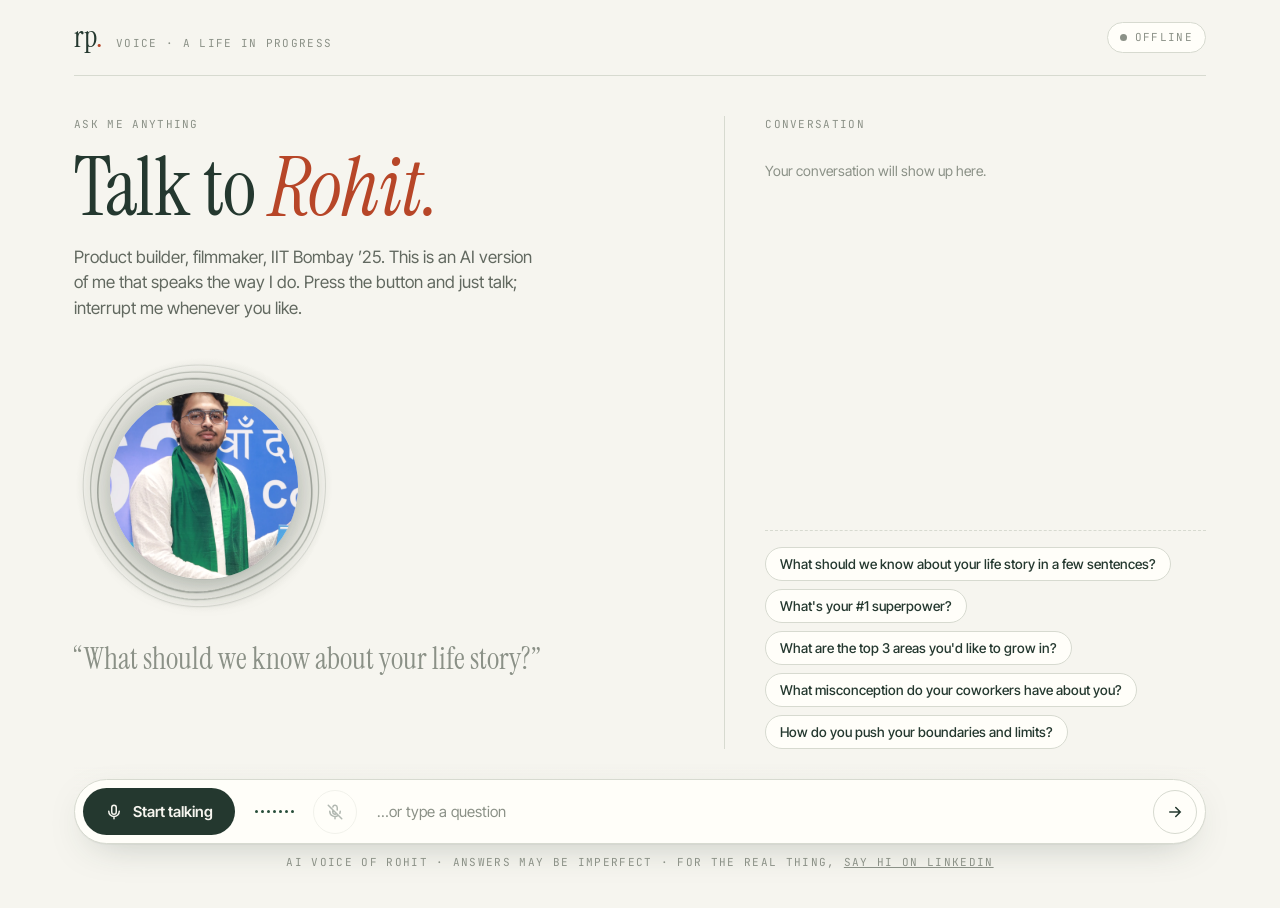
==== talk/index.html @ 3af3f257 "Add /talk: voice conversation with an AI version of Rohit Streaming voice UI (mic -> backend ASR/LLM" ====
<!doctype html>
<html lang="en">
<head>
  <meta charset="utf-8" />
  <meta name="viewport" content="width=device-width, initial-scale=1, viewport-fit=cover" />
  <title>Talk to Rohit</title>
  <meta name="description" content="A voice conversation with an AI version of Rohit Pachar: product builder, filmmaker, IIT Bombay '25." />
  <link rel="icon" href="data:image/svg+xml,%3Csvg xmlns=%22http://www.w3.org/2000/svg%22 viewBox=%220 0 64 64%22%3E%3Ccircle cx=%2232%22 cy=%2232%22 r=%2230%22 fill=%22%231b1813%22/%3E%3Ctext x=%2232%22 y=%2242%22 font-family=%22Georgia%22 font-size=%2228%22 text-anchor=%22middle%22 fill=%22%23f4efe6%22%3Erp%3C/text%3E%3C/svg%3E" />
  <link rel="preconnect" href="https://fonts.googleapis.com" />
  <link rel="preconnect" href="https://fonts.gstatic.com" crossorigin />
  <link href="https://fonts.googleapis.com/css2?family=Instrument+Serif:ital@0;1&family=Inter+Tight:wght@400;500;600&family=JetBrains+Mono:wght@400;500&display=swap" rel="stylesheet" />
  <style>
    :root {
      /* palette from rohitpachar.com: warm paper, forest-green ink, burnt orange */
      --bg: #f6f5ef;
      --bg-2: #efeee6;
      --ink: #24382f;
      --ink-2: #626960;
      --ink-3: #8b9187;
      --line: #d7dad0;
      --accent: #b74628;
      --accent-soft: #f0d2c4;
      --you: #274d3a;
      --card: #fffef9;
      --shadow: 0 1px 0 rgba(36, 56, 47, .04), 0 12px 40px -18px rgba(36, 56, 47, .35);
      color-scheme: light;
    }
    @media (prefers-color-scheme: dark) {
      :root:not([data-theme="light"]) {
        --bg: #121813; --bg-2: #1a211b; --ink: #eef0e6; --ink-2: #b3baa9; --ink-3: #7c8576;
        --line: #2a332b; --accent: #e0714b; --accent-soft: #4d2416; --you: #a9cf9a; --card: #172019;
        --shadow: 0 12px 40px -18px rgba(0,0,0,.8); color-scheme: dark;
      }
    }
    :root[data-theme="dark"] {
      --bg: #121813; --bg-2: #1a211b; --ink: #eef0e6; --ink-2: #b3baa9; --ink-3: #7c8576;
        --line: #2a332b; --accent: #e0714b; --accent-soft: #4d2416; --you: #a9cf9a; --card: #172019;
      --shadow: 0 12px 40px -18px rgba(0,0,0,.8); color-scheme: dark;
    }

    * { box-sizing: border-box; }
    html, body { height: 100%; }
    body {
      margin: 0; background: var(--bg); color: var(--ink);
      font: 400 16px/1.5 "Inter Tight", system-ui, sans-serif;
      -webkit-font-smoothing: antialiased;
    }
    .mono { font-family: "JetBrains Mono", ui-monospace, monospace; font-size: 11px; letter-spacing: .12em; text-transform: uppercase; color: var(--ink-3); }
    .serif { font-family: "Instrument Serif", Georgia, serif; font-weight: 400; }

    .app { min-height: 100dvh; display: grid; grid-template-columns: minmax(0, 1fr); grid-template-rows: auto 1fr auto; max-width: 1180px; margin: 0 auto; padding: 0 24px; }

    /* header */
    header { display: flex; align-items: center; justify-content: space-between; padding: 22px 0; border-bottom: 1px solid var(--line); }
    .brand { display: flex; align-items: baseline; gap: 14px; color: inherit; text-decoration: none; }
    .brand .logo { font-family: "Instrument Serif", serif; font-size: 30px; line-height: 1; }
    .brand .logo i { color: var(--accent); font-style: normal; }
    .status { display: inline-flex; align-items: center; gap: 8px; padding: 6px 12px; border: 1px solid var(--line); border-radius: 999px; background: var(--card); }
    .status .dot { width: 7px; height: 7px; border-radius: 50%; background: var(--ink-3); transition: background .2s; }
    .status[data-s="listening"] .dot { background: var(--you); box-shadow: 0 0 0 4px color-mix(in srgb, var(--you) 20%, transparent); }
    .status[data-s="thinking"] .dot { background: var(--ink-2); animation: blink 1s infinite; }
    .status[data-s="speaking"] .dot { background: var(--accent); box-shadow: 0 0 0 4px color-mix(in srgb, var(--accent) 22%, transparent); }
    .status[data-s="error"] .dot { background: #c0392b; }
    @keyframes blink { 50% { opacity: .25; } }

    /* main */
    main { display: grid; grid-template-columns: minmax(0, 1.25fr) minmax(0, 1fr); gap: 48px; padding: 40px 0 24px; min-height: 0; }
    .stage { display: flex; flex-direction: column; align-items: flex-start; justify-content: center; min-height: 0; }
    .eyebrow { margin-bottom: 18px; }
    h1 { font-family: "Instrument Serif", serif; font-weight: 400; font-size: clamp(44px, min(6.4vw, 9vh), 84px); line-height: .95; letter-spacing: -.01em; margin: 0 0 18px; }
    h1 em { color: var(--accent); }
    .lede { color: var(--ink-2); max-width: 46ch; margin: 0 0 28px; font-size: 17px; }
    body.live .lede { display: none; }
    body.live h1 { font-size: clamp(40px, min(5vw, 7vh), 64px); }

    .orb-wrap { position: relative; width: min(260px, 56vw, 30vh); aspect-ratio: 1; margin: 6px 0 26px; }
    .orb-wrap canvas { position: absolute; inset: -18%; width: 136%; height: 136%; }
    .portrait { position: absolute; inset: 14%; border-radius: 50%; overflow: hidden; background: var(--bg-2); box-shadow: var(--shadow); transition: transform .25s ease; }
    .portrait img { width: 100%; height: 100%; object-fit: cover; filter: grayscale(.15) contrast(1.02); }
    .portrait .fallback { position: absolute; inset: 0; display: grid; place-items: center; font-family: "Instrument Serif", serif; font-size: 64px; color: var(--ink-2); }

    .caption { min-height: 3.6em; max-width: 34ch; display: -webkit-box; -webkit-box-orient: vertical; -webkit-line-clamp: 3; overflow: hidden; font-family: "Instrument Serif", serif; font-size: clamp(22px, 2.4vw, 30px); line-height: 1.18; color: var(--ink); }
    .caption.you { color: var(--you); font-style: italic; }
    .caption .muted { color: var(--ink-3); }

    /* transcript */
    .side { display: flex; flex-direction: column; min-height: 0; border-left: 1px solid var(--line); padding-left: 40px; }
    .side-head { display: flex; justify-content: space-between; align-items: baseline; margin-bottom: 14px; }
    .log { flex: 1; overflow-y: auto; min-height: 220px; max-height: calc(100dvh - 330px); padding-right: 6px; scroll-behavior: smooth; }
    .msg { margin: 0 0 18px; animation: rise .35s ease both; }
    .msg .who { margin-bottom: 4px; }
    .msg .t { font-size: 15.5px; color: var(--ink); white-space: pre-wrap; }
    .msg.you .t { color: var(--you); }
    .msg.partial .t { opacity: .55; }
    .msg.cut .t::after { content: " — interrupted"; color: var(--ink-3); font-size: 13px; }
    @keyframes rise { from { opacity: 0; transform: translateY(6px); } }
    .empty { color: var(--ink-3); font-size: 14px; }

    .chips { display: flex; flex-wrap: wrap; gap: 8px; margin-top: 14px; padding-top: 16px; border-top: 1px dashed var(--line); }
    .chip { border: 1px solid var(--line); background: var(--card); color: var(--ink); border-radius: 999px; padding: 8px 14px; font: 500 13.5px "Inter Tight", sans-serif; cursor: pointer; transition: border-color .15s, transform .15s, background .15s; text-align: left; }
    .chip:hover { border-color: var(--accent); transform: translateY(-1px); }
    .chip:disabled { opacity: .45; cursor: not-allowed; transform: none; }

    /* dock */
    .dock { position: sticky; bottom: 0; padding: 14px 0 calc(18px + env(safe-area-inset-bottom)); background: linear-gradient(to top, var(--bg) 70%, transparent); }
    .dock-inner { display: flex; align-items: center; gap: 12px; padding: 8px; border: 1px solid var(--line); background: var(--card); border-radius: 999px; box-shadow: var(--shadow); }
    .talk { display: inline-flex; align-items: center; gap: 10px; border: 0; border-radius: 999px; padding: 14px 22px; background: var(--ink); color: var(--bg); font: 600 15px "Inter Tight", sans-serif; cursor: pointer; white-space: nowrap; transition: transform .15s, background .2s; }
    .talk:hover { transform: scale(1.02); }
    .talk.live { background: var(--accent); color: #fff; }
    .talk svg { width: 18px; height: 18px; }
    .icon-btn { width: 44px; height: 44px; flex: none; display: grid; place-items: center; border: 1px solid var(--line); border-radius: 50%; background: transparent; color: var(--ink); cursor: pointer; }
    .icon-btn[aria-pressed="true"] { background: var(--ink); color: var(--bg); }
    .icon-btn:disabled { opacity: .35; cursor: not-allowed; }
    .icon-btn svg { width: 18px; height: 18px; }
    form.type { flex: 1; display: flex; min-width: 0; }
    form.type input { flex: 1; min-width: 0; border: 0; outline: none; background: transparent; color: var(--ink); font: 400 15px "Inter Tight", sans-serif; padding: 10px 8px; }
    form.type input::placeholder { color: var(--ink-3); }
    .meter { width: 54px; height: 22px; display: flex; gap: 3px; align-items: center; justify-content: center; flex: none; }
    .meter i { width: 3px; border-radius: 2px; background: var(--you); height: 3px; transition: height .08s; }

    .note { text-align: center; margin-top: 10px; }
    .note a { color: inherit; }

    @media (max-width: 860px) {
      .app { padding: 0 16px; }
      main { grid-template-columns: minmax(0, 1fr); gap: 24px; padding-top: 24px; }
      .side { border-left: 0; padding-left: 0; border-top: 1px solid var(--line); padding-top: 18px; }
      .log { max-height: 42vh; }
      .stage { align-items: center; text-align: center; }
      .lede { margin-left: auto; margin-right: auto; }
      .caption { margin: 0 auto; }
      .brand .tag { display: none; }
      .talk span.label-long { display: none; }
      .meter { display: none; }
    }
    @media (prefers-reduced-motion: reduce) { * { animation: none !important; transition: none !important; } }
  </style>
</head>
<body>
  <div class="app">
    <header>
      <a class="brand" href="/">
        <span class="logo">rp<i>.</i></span>
        <span class="mono tag">Voice · A life in progress</span>
      </a>
      <div class="status mono" id="status" data-s="idle"><span class="dot"></span><span id="statusText">Offline</span></div>
    </header>

    <main>
      <section class="stage">
        <div class="mono eyebrow">Ask me anything</div>
        <h1>Talk to <em>Rohit.</em></h1>
        <p class="lede" id="lede">Product builder, filmmaker, IIT Bombay ’25. This is an AI version of me that speaks the way I do. Press the button and just talk; interrupt me whenever you like.</p>

        <div class="orb-wrap" aria-hidden="true">
          <canvas id="orb"></canvas>
          <div class="portrait" id="portrait">
            <span class="fallback">rp</span>
            <img src="/assets/images/rohit-portrait-960.webp" alt="" onerror="this.remove()" />
          </div>
        </div>

        <div class="caption" id="caption" aria-live="polite"><span class="muted">“What should we know about your life story?”</span></div>
      </section>

      <aside class="side">
        <div class="side-head">
          <span class="mono">Conversation</span>
          <span class="mono" id="timer"></span>
        </div>
        <div class="log" id="log"><p class="empty">Your conversation will show up here.</p></div>
        <div class="chips" id="chips"></div>
      </aside>
    </main>

    <div class="dock">
      <div class="dock-inner">
        <button class="talk" id="talk" type="button">
          <svg viewBox="0 0 24 24" fill="none" stroke="currentColor" stroke-width="2" stroke-linecap="round"><rect x="9" y="3" width="6" height="12" rx="3"/><path d="M5 11a7 7 0 0 0 14 0M12 18v3"/></svg>
          <span id="talkLabel">Start <span class="label-long">talking</span></span>
        </button>
        <div class="meter" id="meter"><i></i><i></i><i></i><i></i><i></i><i></i><i></i></div>
        <button class="icon-btn" id="mute" type="button" aria-pressed="false" title="Mute mic" disabled>
          <svg viewBox="0 0 24 24" fill="none" stroke="currentColor" stroke-width="2" stroke-linecap="round"><path d="M9 9v3a3 3 0 0 0 5.1 2.1M15 9.3V6a3 3 0 0 0-5.9-.7M5 11a7 7 0 0 0 11.2 5.6M19 11a7 7 0 0 1-.6 2.8M12 18v3M3 3l18 18"/></svg>
        </button>
        <form class="type" id="typeForm" autocomplete="off">
          <input id="typeInput" placeholder="…or type a question" maxlength="500" />
        </form>
        <button class="icon-btn" id="send" type="submit" form="typeForm" title="Send">
          <svg viewBox="0 0 24 24" fill="none" stroke="currentColor" stroke-width="2" stroke-linecap="round"><path d="M5 12h14M13 6l6 6-6 6"/></svg>
        </button>
      </div>
      <p class="mono note">AI voice of Rohit · answers may be imperfect · for the real thing, <a href="https://www.linkedin.com/in/rohitpachar/" target="_blank" rel="noopener">say hi on LinkedIn</a></p>
    </div>
  </div>

  <script src="config.js"></script>
  <script src="app.js"></script>
</body>
</html>
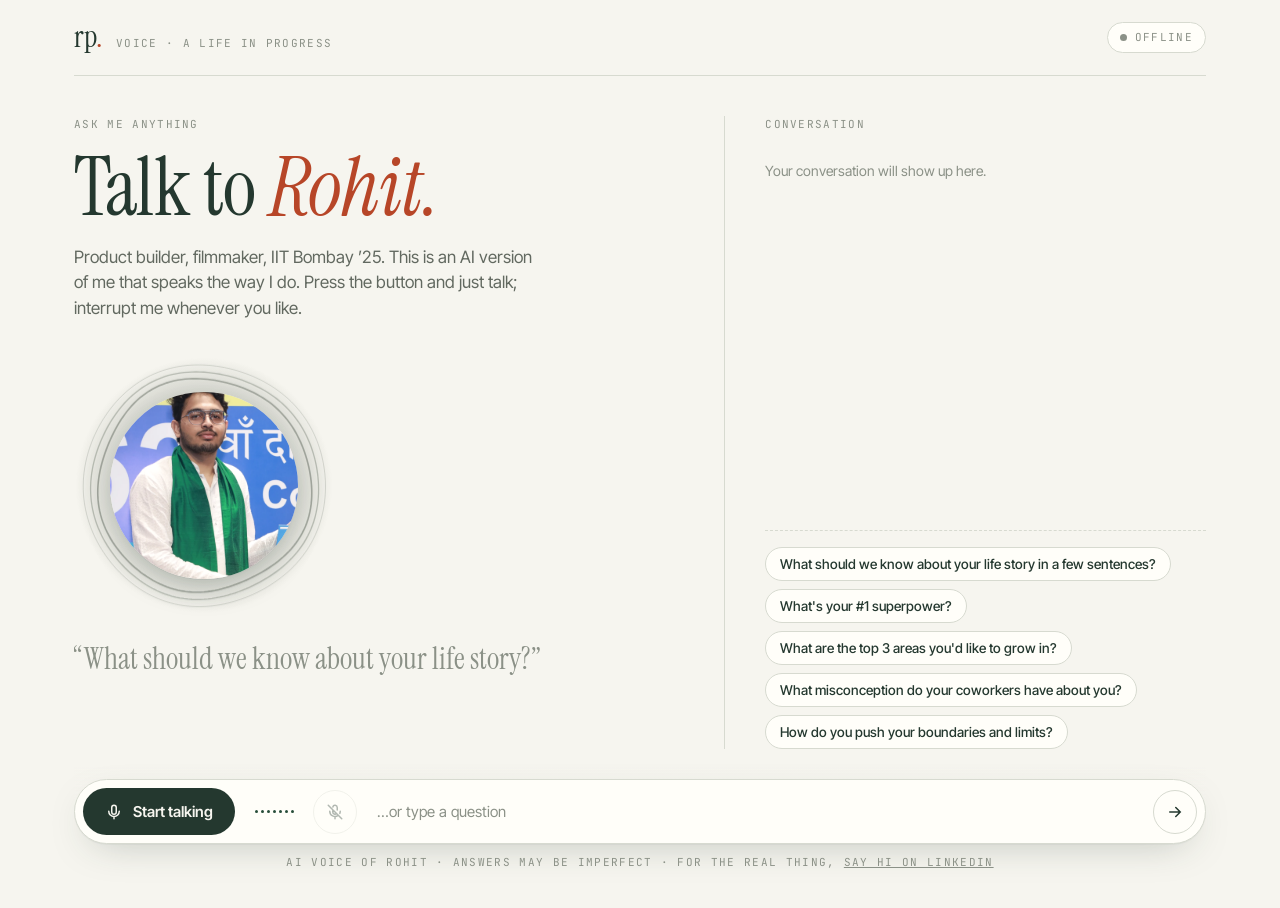
==== commit 21b5fe4f: "Fix /talk without trailing slash: absolute script paths, worklet resolved from script URL Co-Authore" ====
--- a/talk/index.html
+++ b/talk/index.html
@@ -194,7 +194,7 @@
     </div>
   </div>
 
-  <script src="config.js"></script>
-  <script src="app.js"></script>
+  <script src="/talk/config.js"></script>
+  <script src="/talk/app.js"></script>
 </body>
 </html>
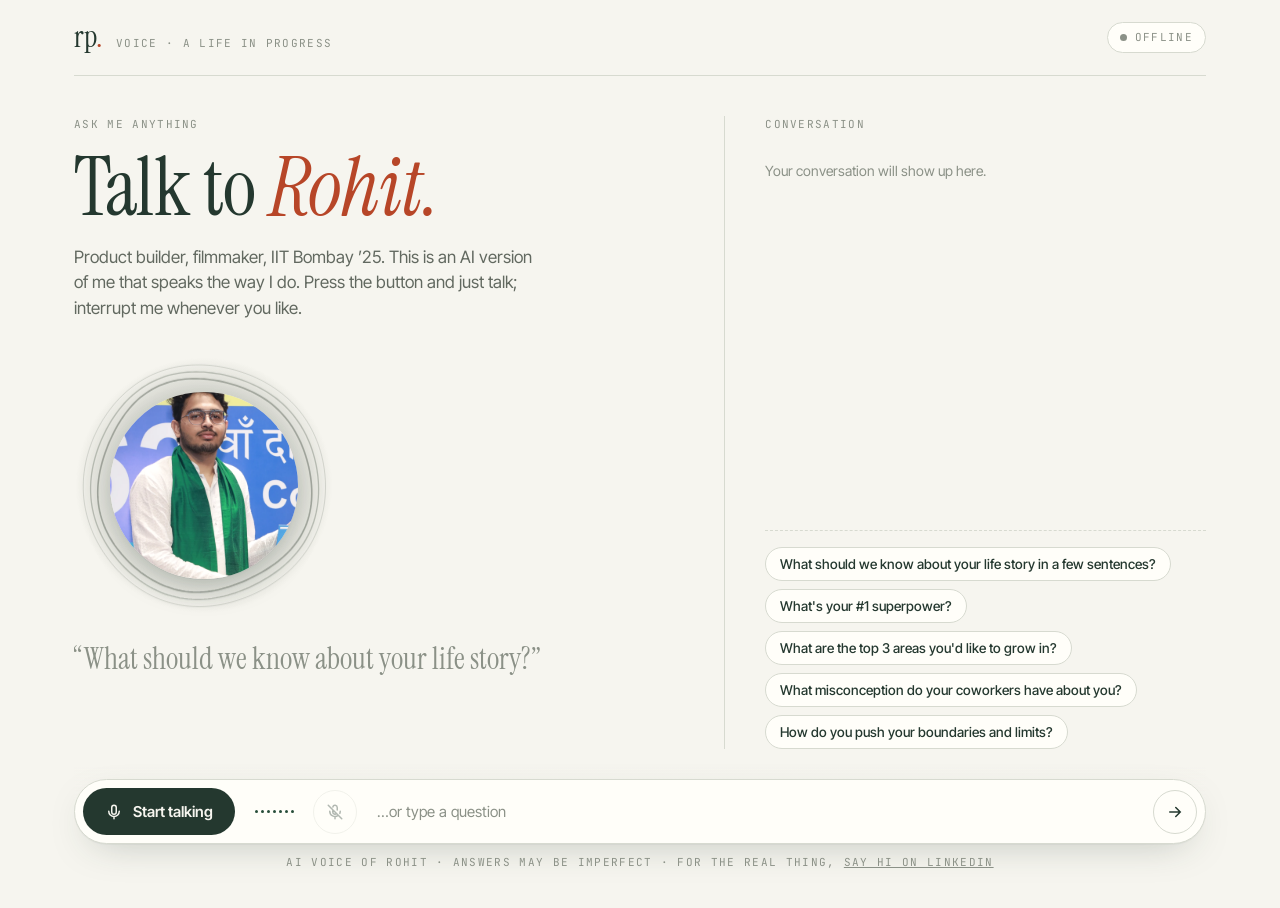
==== commit 41a4acff: "Talk: fix Start after idle, friendlier error notes Co-Authored-By: Claude Opus 5.5 <noreply@anthropi" ====
--- a/talk/index.html
+++ b/talk/index.html
@@ -92,6 +92,8 @@
     .msg .t { font-size: 15.5px; color: var(--ink); white-space: pre-wrap; }
     .msg.you .t { color: var(--you); }
     .msg.partial .t { opacity: .55; }
+    .msg.sys .who { display: none; }
+    .msg.sys .t { color: var(--ink-3); font-size: 14px; font-style: italic; }
     .msg.cut .t::after { content: " — interrupted"; color: var(--ink-3); font-size: 13px; }
     @keyframes rise { from { opacity: 0; transform: translateY(6px); } }
     .empty { color: var(--ink-3); font-size: 14px; }
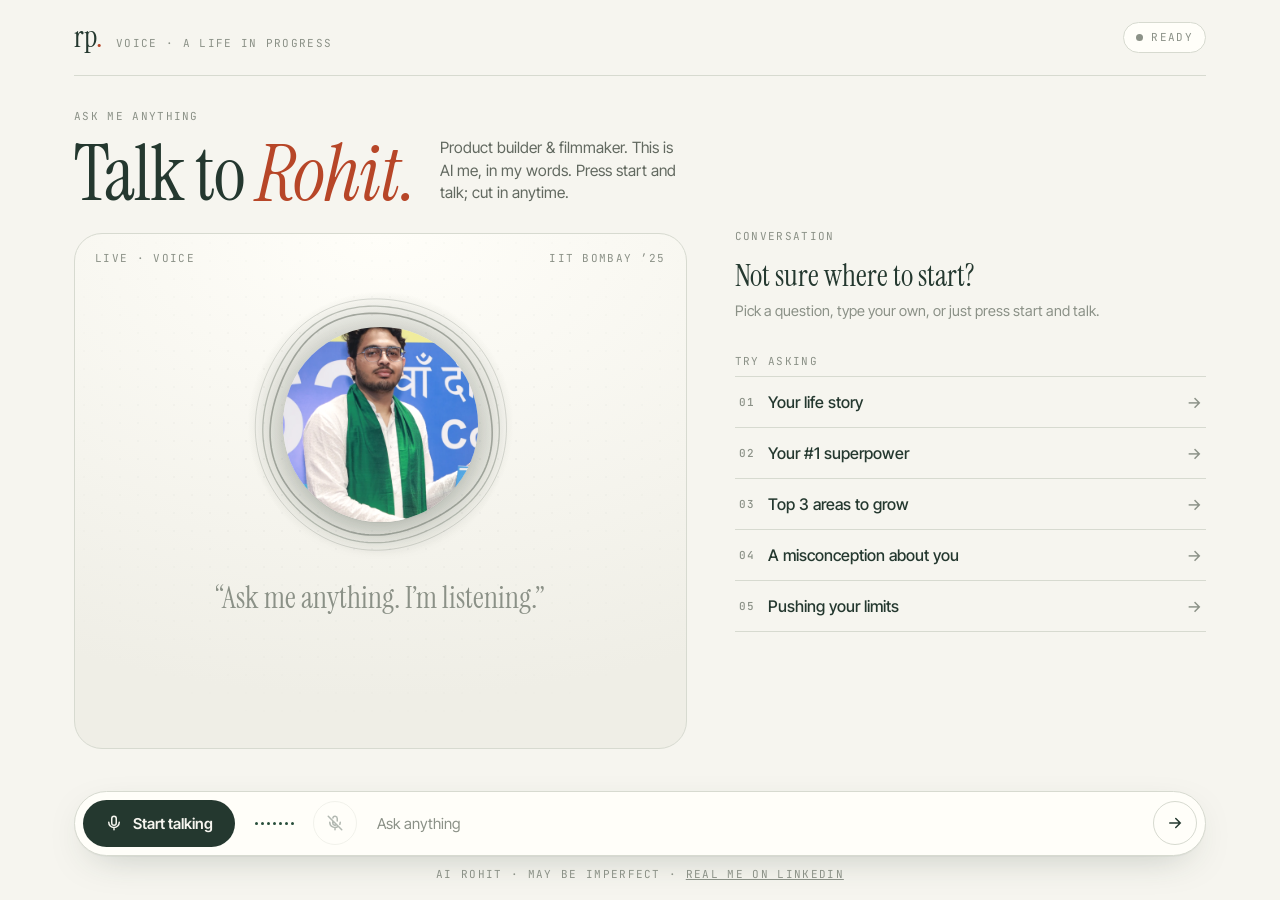
==== commit 1471b502: "talk: redesign (stage card, numbered starter questions, shorter intro) Co-Authored-By: Claude Opus 5" ====
--- a/talk/index.html
+++ b/talk/index.html
@@ -4,7 +4,7 @@
   <meta charset="utf-8" />
   <meta name="viewport" content="width=device-width, initial-scale=1, viewport-fit=cover" />
   <title>Talk to Rohit</title>
-  <meta name="description" content="A voice conversation with an AI version of Rohit Pachar: product builder, filmmaker, IIT Bombay '25." />
+  <meta name="description" content="Talk to an AI version of Rohit Pachar: product builder and filmmaker." />
   <link rel="icon" href="data:image/svg+xml,%3Csvg xmlns=%22http://www.w3.org/2000/svg%22 viewBox=%220 0 64 64%22%3E%3Ccircle cx=%2232%22 cy=%2232%22 r=%2230%22 fill=%22%231b1813%22/%3E%3Ctext x=%2232%22 y=%2242%22 font-family=%22Georgia%22 font-size=%2228%22 text-anchor=%22middle%22 fill=%22%23f4efe6%22%3Erp%3C/text%3E%3C/svg%3E" />
   <link rel="preconnect" href="https://fonts.googleapis.com" />
   <link rel="preconnect" href="https://fonts.gstatic.com" crossorigin />
@@ -64,29 +64,38 @@
     @keyframes blink { 50% { opacity: .25; } }
 
     /* main */
-    main { display: grid; grid-template-columns: minmax(0, 1.25fr) minmax(0, 1fr); gap: 48px; padding: 40px 0 24px; min-height: 0; }
-    .stage { display: flex; flex-direction: column; align-items: flex-start; justify-content: center; min-height: 0; }
-    .eyebrow { margin-bottom: 18px; }
-    h1 { font-family: "Instrument Serif", serif; font-weight: 400; font-size: clamp(44px, min(6.4vw, 9vh), 84px); line-height: .95; letter-spacing: -.01em; margin: 0 0 18px; }
+    main { display: grid; grid-template-columns: minmax(0, 1.3fr) minmax(0, 1fr); gap: 48px; padding: 32px 0 28px; min-height: 0; }
+    .stage { display: flex; flex-direction: column; min-height: 0; }
+    .intro { display: flex; align-items: flex-end; justify-content: space-between; gap: 24px; margin-bottom: 22px; }
+    .eyebrow { margin-bottom: 14px; }
+    h1 { font-family: "Instrument Serif", serif; font-weight: 400; font-size: clamp(44px, min(6vw, 8.5vh), 80px); line-height: .95; letter-spacing: -.015em; margin: 0; white-space: nowrap; }
     h1 em { color: var(--accent); }
-    .lede { color: var(--ink-2); max-width: 46ch; margin: 0 0 28px; font-size: 17px; }
-    body.live .lede { display: none; }
-    body.live h1 { font-size: clamp(40px, min(5vw, 7vh), 64px); }
-
-    .orb-wrap { position: relative; width: min(260px, 56vw, 30vh); aspect-ratio: 1; margin: 6px 0 26px; }
+    .lede { color: var(--ink-2); max-width: 30ch; margin: 0 0 6px; font-size: 15.5px; line-height: 1.45; }
+
+    /* the stage card: portrait + live caption, centred */
+    .card { flex: 1; position: relative; display: flex; flex-direction: column; align-items: center; justify-content: center; gap: 10px; padding: 28px 28px 32px; min-height: 300px;
+      border: 1px solid var(--line); border-radius: 28px; text-align: center; overflow: hidden;
+      background: radial-gradient(120% 90% at 50% 0%, var(--card) 0%, var(--bg-2) 100%); }
+    .card::before { content: ""; position: absolute; inset: 0; pointer-events: none; opacity: .5;
+      background-image: radial-gradient(color-mix(in srgb, var(--ink) 9%, transparent) 1px, transparent 1px); background-size: 18px 18px;
+      -webkit-mask-image: radial-gradient(70% 60% at 50% 40%, #000, transparent); mask-image: radial-gradient(70% 60% at 50% 40%, #000, transparent); }
+    .card-tag { position: absolute; top: 16px; left: 20px; }
+    .card-tag.r { left: auto; right: 20px; }
+
+    .orb-wrap { position: relative; width: min(280px, 58vw, 30vh); aspect-ratio: 1; margin: 0 0 10px; }
     .orb-wrap canvas { position: absolute; inset: -18%; width: 136%; height: 136%; }
     .portrait { position: absolute; inset: 14%; border-radius: 50%; overflow: hidden; background: var(--bg-2); box-shadow: var(--shadow); transition: transform .25s ease; }
     .portrait img { width: 100%; height: 100%; object-fit: cover; filter: grayscale(.15) contrast(1.02); }
     .portrait .fallback { position: absolute; inset: 0; display: grid; place-items: center; font-family: "Instrument Serif", serif; font-size: 64px; color: var(--ink-2); }
 
-    .caption { min-height: 3.6em; max-width: 34ch; display: -webkit-box; -webkit-box-orient: vertical; -webkit-line-clamp: 3; overflow: hidden; font-family: "Instrument Serif", serif; font-size: clamp(22px, 2.4vw, 30px); line-height: 1.18; color: var(--ink); }
+    .caption { position: relative; min-height: 3.6em; max-width: 30ch; display: -webkit-box; -webkit-box-orient: vertical; -webkit-line-clamp: 3; overflow: hidden; font-family: "Instrument Serif", serif; font-size: clamp(22px, 2.4vw, 30px); line-height: 1.18; color: var(--ink); }
     .caption.you { color: var(--you); font-style: italic; }
     .caption .muted { color: var(--ink-3); }
 
     /* transcript */
-    .side { display: flex; flex-direction: column; min-height: 0; border-left: 1px solid var(--line); padding-left: 40px; }
+    .side { display: flex; flex-direction: column; min-height: 0; padding-top: 4px; }
     .side-head { display: flex; justify-content: space-between; align-items: baseline; margin-bottom: 14px; }
-    .log { flex: 1; overflow-y: auto; min-height: 220px; max-height: calc(100dvh - 330px); padding-right: 6px; scroll-behavior: smooth; }
+    .log { flex: 1; overflow-y: auto; min-height: 120px; max-height: calc(100dvh - 330px); padding-right: 6px; scroll-behavior: smooth; }
     .msg { margin: 0 0 18px; animation: rise .35s ease both; }
     .msg .who { margin-bottom: 4px; }
     .msg .t { font-size: 15.5px; color: var(--ink); white-space: pre-wrap; }
@@ -96,12 +105,28 @@
     .msg.sys .t { color: var(--ink-3); font-size: 14px; font-style: italic; }
     .msg.cut .t::after { content: " — interrupted"; color: var(--ink-3); font-size: 13px; }
     @keyframes rise { from { opacity: 0; transform: translateY(6px); } }
-    .empty { color: var(--ink-3); font-size: 14px; }
-
-    .chips { display: flex; flex-wrap: wrap; gap: 8px; margin-top: 14px; padding-top: 16px; border-top: 1px dashed var(--line); }
-    .chip { border: 1px solid var(--line); background: var(--card); color: var(--ink); border-radius: 999px; padding: 8px 14px; font: 500 13.5px "Inter Tight", sans-serif; cursor: pointer; transition: border-color .15s, transform .15s, background .15s; text-align: left; }
-    .chip:hover { border-color: var(--accent); transform: translateY(-1px); }
-    .chip:disabled { opacity: .45; cursor: not-allowed; transform: none; }
+    .empty { margin: 0; font-family: "Instrument Serif", serif; font-size: 30px; line-height: 1.1; color: var(--ink); }
+    .empty span { display: block; margin-top: 8px; font: 400 14.5px/1.5 "Inter Tight", sans-serif; color: var(--ink-3); }
+
+    /* suggested questions: a numbered list before the first question, a compact row after */
+    .chips-head { margin: 4px 0 6px; }
+    .chips { display: flex; flex-direction: column; }
+    .chip { display: flex; align-items: center; gap: 14px; width: 100%; padding: 15px 4px; border: 0; border-top: 1px solid var(--line); background: none; color: var(--ink);
+      font: 500 16px "Inter Tight", sans-serif; text-align: left; cursor: pointer; transition: color .15s, padding .2s; }
+    .chip:last-child { border-bottom: 1px solid var(--line); }
+    .chip .n { font: 500 11px "JetBrains Mono", monospace; letter-spacing: .08em; color: var(--ink-3); }
+    .chip .l { flex: 1; }
+    .chip .arr { color: var(--ink-3); transition: transform .2s, color .15s; }
+    .chip:hover { color: var(--accent); padding-left: 10px; }
+    .chip:hover .arr { color: var(--accent); transform: translateX(4px); }
+    body:not(.chatted) .log { flex: none; min-height: 0; margin-bottom: 28px; }
+    body:not(.chatted) .side { justify-content: center; }
+    body.chatted .chips-head { display: none; }
+    body.chatted .chips { flex-direction: row; flex-wrap: nowrap; gap: 8px; overflow-x: auto; scrollbar-width: none; margin-top: 12px; padding-top: 14px; border-top: 1px dashed var(--line); -webkit-mask-image: linear-gradient(90deg, #000 85%, transparent); mask-image: linear-gradient(90deg, #000 85%, transparent); }
+    body.chatted .chips::-webkit-scrollbar { display: none; }
+    body.chatted .chip { flex: none; width: auto; padding: 8px 14px; border: 1px solid var(--line); border-radius: 999px; background: var(--card); font-size: 13.5px; gap: 8px; }
+    body.chatted .chip:hover { padding-left: 14px; border-color: var(--accent); }
+    body.chatted .chip .n, body.chatted .chip .arr { display: none; }
 
     /* dock */
     .dock { position: sticky; bottom: 0; padding: 14px 0 calc(18px + env(safe-area-inset-bottom)); background: linear-gradient(to top, var(--bg) 70%, transparent); }
@@ -120,18 +145,31 @@
     .meter { width: 54px; height: 22px; display: flex; gap: 3px; align-items: center; justify-content: center; flex: none; }
     .meter i { width: 3px; border-radius: 2px; background: var(--you); height: 3px; transition: height .08s; }
 
-    .note { text-align: center; margin-top: 10px; }
+    .note { text-align: center; margin: 10px 0 0; }
     .note a { color: inherit; }
 
     @media (max-width: 860px) {
       .app { padding: 0 16px; }
-      main { grid-template-columns: minmax(0, 1fr); gap: 24px; padding-top: 24px; }
-      .side { border-left: 0; padding-left: 0; border-top: 1px solid var(--line); padding-top: 18px; }
-      .log { max-height: 42vh; }
-      .stage { align-items: center; text-align: center; }
-      .lede { margin-left: auto; margin-right: auto; }
-      .caption { margin: 0 auto; }
+      header { padding: 14px 0; }
+      main { grid-template-columns: minmax(0, 1fr); gap: 18px; padding-top: 18px; }
+      .intro { flex-direction: column; align-items: center; text-align: center; gap: 10px; margin-bottom: 16px; }
+      .eyebrow { display: none; }
+      .lede { margin: 0 auto; }
+      .card { min-height: 0; padding: 24px 16px 22px; border-radius: 22px; }
+      .card-tag { display: none; }
+      .orb-wrap { width: min(210px, 52vw, 28vh); }
+      .caption { font-size: 22px; }
+      .side-head, .log .empty, .chips-head { display: none; }
+      body.chatted .side-head { display: flex; }
+      .log { min-height: 0; max-height: 42vh; }
+      .chips { flex-direction: row; flex-wrap: nowrap; gap: 8px; overflow-x: auto; scrollbar-width: none; margin: 0 -16px; padding: 0 16px; }
+      .chips::-webkit-scrollbar { display: none; }
+      .chip, .chip:last-child { flex: none; width: auto; padding: 9px 14px; border: 1px solid var(--line); border-radius: 999px; background: var(--card); font-size: 14px; gap: 8px; }
+      .chip:hover { padding-left: 14px; }
+      .chip .n, .chip .arr { display: none; }
+      body.chatted .chips { margin: 0 -16px; padding: 12px 16px 0; }
       .brand .tag { display: none; }
+      .note { font-size: 10px; letter-spacing: .08em; }
       .talk span.label-long { display: none; }
       .meter { display: none; }
     }
@@ -145,15 +183,22 @@
         <span class="logo">rp<i>.</i></span>
         <span class="mono tag">Voice · A life in progress</span>
       </a>
-      <div class="status mono" id="status" data-s="idle"><span class="dot"></span><span id="statusText">Offline</span></div>
+      <div class="status mono" id="status" data-s="idle"><span class="dot"></span><span id="statusText">Ready</span></div>
     </header>
 
     <main>
       <section class="stage">
-        <div class="mono eyebrow">Ask me anything</div>
-        <h1>Talk to <em>Rohit.</em></h1>
-        <p class="lede" id="lede">Product builder, filmmaker, IIT Bombay ’25. This is an AI version of me that speaks the way I do. Press the button and just talk; interrupt me whenever you like.</p>
-
+        <div class="intro">
+          <div>
+            <div class="mono eyebrow">Ask me anything</div>
+            <h1>Talk to <em>Rohit.</em></h1>
+          </div>
+          <p class="lede" id="lede">Product builder &amp; filmmaker. This is AI me, in my words. Press start and talk; cut in anytime.</p>
+        </div>
+
+        <div class="card">
+        <span class="mono card-tag">Live · voice</span>
+        <span class="mono card-tag r">IIT Bombay ’25</span>
         <div class="orb-wrap" aria-hidden="true">
           <canvas id="orb"></canvas>
           <div class="portrait" id="portrait">
@@ -162,7 +207,8 @@
           </div>
         </div>
 
-        <div class="caption" id="caption" aria-live="polite"><span class="muted">“What should we know about your life story?”</span></div>
+        <div class="caption" id="caption" aria-live="polite"><span class="muted">“Ask me anything. I’m listening.”</span></div>
+        </div>
       </section>
 
       <aside class="side">
@@ -170,7 +216,8 @@
           <span class="mono">Conversation</span>
           <span class="mono" id="timer"></span>
         </div>
-        <div class="log" id="log"><p class="empty">Your conversation will show up here.</p></div>
+        <div class="log" id="log"><p class="empty">Not sure where to start?<span>Pick a question, type your own, or just press start and talk.</span></p></div>
+        <div class="mono chips-head">Try asking</div>
         <div class="chips" id="chips"></div>
       </aside>
     </main>
@@ -186,13 +233,13 @@
           <svg viewBox="0 0 24 24" fill="none" stroke="currentColor" stroke-width="2" stroke-linecap="round"><path d="M9 9v3a3 3 0 0 0 5.1 2.1M15 9.3V6a3 3 0 0 0-5.9-.7M5 11a7 7 0 0 0 11.2 5.6M19 11a7 7 0 0 1-.6 2.8M12 18v3M3 3l18 18"/></svg>
         </button>
         <form class="type" id="typeForm" autocomplete="off">
-          <input id="typeInput" placeholder="…or type a question" maxlength="500" />
+          <input id="typeInput" placeholder="Ask anything" maxlength="500" />
         </form>
         <button class="icon-btn" id="send" type="submit" form="typeForm" title="Send">
           <svg viewBox="0 0 24 24" fill="none" stroke="currentColor" stroke-width="2" stroke-linecap="round"><path d="M5 12h14M13 6l6 6-6 6"/></svg>
         </button>
       </div>
-      <p class="mono note">AI voice of Rohit · answers may be imperfect · for the real thing, <a href="https://www.linkedin.com/in/rohitpachar/" target="_blank" rel="noopener">say hi on LinkedIn</a></p>
+      <p class="mono note">AI Rohit · may be imperfect · <a href="https://www.linkedin.com/in/rohitpachar/" target="_blank" rel="noopener">real me on LinkedIn</a></p>
     </div>
   </div>
 
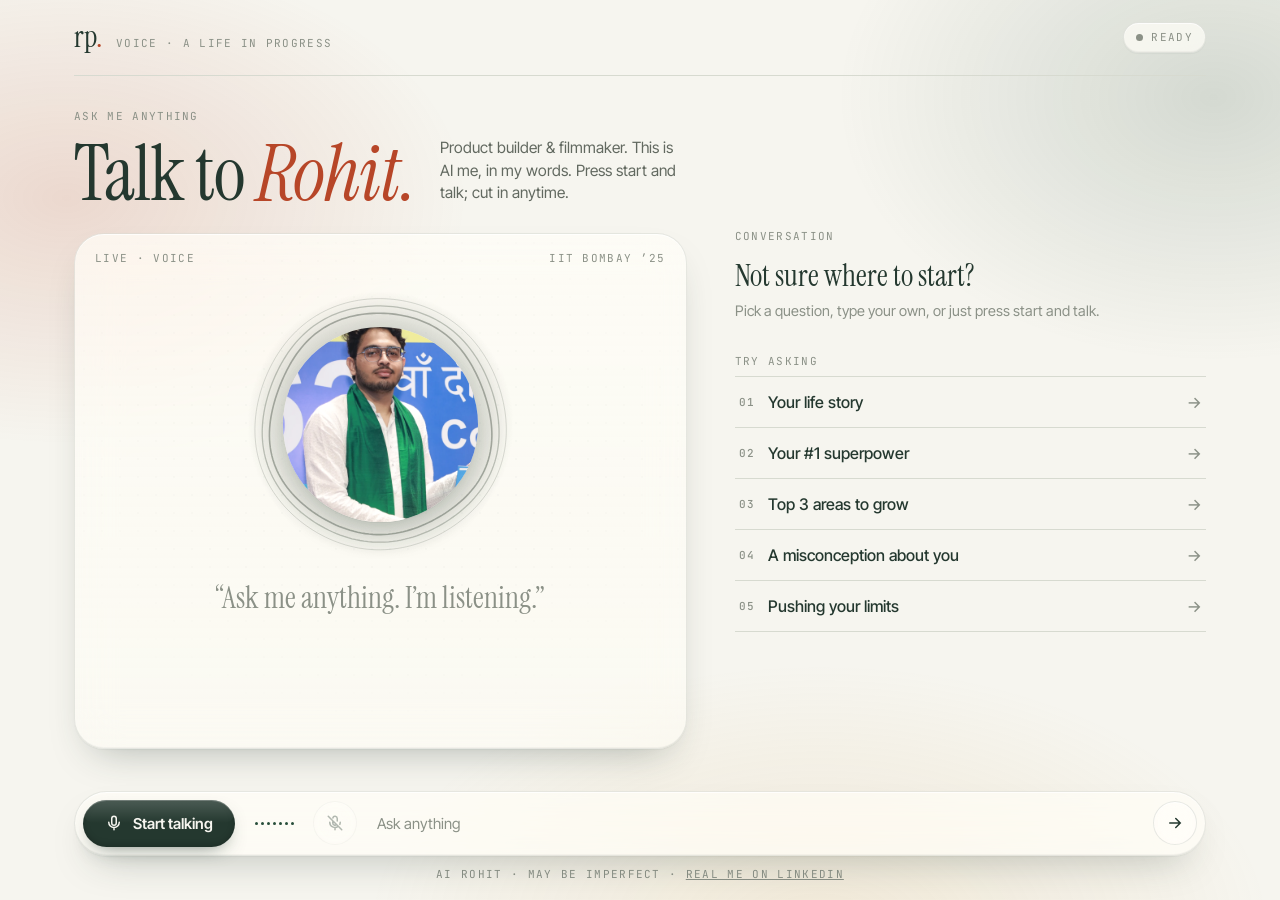
==== commit eedfa464: "talk: liquid-glass material (frosted dock, card, pills) Co-Authored-By: Claude Opus 5.5 <noreply@ant" ====
--- a/talk/index.html
+++ b/talk/index.html
@@ -173,6 +173,79 @@
       .talk span.label-long { display: none; }
       .meter { display: none; }
     }
+
+    /* ---------- Liquid glass ---------- */
+    :root {
+      --glass: color-mix(in srgb, var(--card) 52%, transparent);
+      --glass-strong: color-mix(in srgb, var(--card) 72%, transparent);
+      --glass-edge: rgba(255, 255, 255, .75);
+      --glass-rim: rgba(36, 56, 47, .10);
+      --glass-shadow: 0 1px 1px rgba(36, 56, 47, .04), 0 18px 40px -20px rgba(36, 56, 47, .38);
+      --glass-hi: rgba(255, 255, 255, .55);
+      --blob-a: rgba(183, 70, 40, .16); --blob-b: rgba(39, 77, 58, .16); --blob-c: rgba(214, 170, 92, .16);
+    }
+    @media (prefers-color-scheme: dark) {
+      :root:not([data-theme="light"]) {
+        --glass: color-mix(in srgb, var(--card) 45%, transparent); --glass-strong: color-mix(in srgb, var(--card) 70%, transparent);
+        --glass-edge: rgba(255, 255, 255, .16); --glass-rim: rgba(255, 255, 255, .07); --glass-hi: rgba(255, 255, 255, .10);
+        --glass-shadow: 0 18px 40px -18px rgba(0, 0, 0, .7);
+        --blob-a: rgba(224, 113, 75, .14); --blob-b: rgba(120, 180, 130, .10); --blob-c: rgba(214, 170, 92, .08);
+      }
+    }
+    :root[data-theme="dark"] {
+      --glass: color-mix(in srgb, var(--card) 45%, transparent); --glass-strong: color-mix(in srgb, var(--card) 70%, transparent);
+      --glass-edge: rgba(255, 255, 255, .16); --glass-rim: rgba(255, 255, 255, .07); --glass-hi: rgba(255, 255, 255, .10);
+      --glass-shadow: 0 18px 40px -18px rgba(0, 0, 0, .7);
+      --blob-a: rgba(224, 113, 75, .14); --blob-b: rgba(120, 180, 130, .10); --blob-c: rgba(214, 170, 92, .08);
+    }
+    /* soft colour behind everything, so the glass has something to refract */
+    body::before { content: ""; position: fixed; inset: -20%; z-index: -1; pointer-events: none;
+      background: radial-gradient(32% 28% at 18% 30%, var(--blob-a), transparent 70%),
+                  radial-gradient(30% 30% at 82% 22%, var(--blob-b), transparent 70%),
+                  radial-gradient(36% 30% at 60% 88%, var(--blob-c), transparent 70%);
+      animation: drift 28s ease-in-out infinite alternate; }
+    @keyframes drift { to { transform: translate3d(3%, -2%, 0) rotate(4deg) scale(1.05); } }
+    body.live::before { animation-duration: 12s; }
+
+    .glass { position: relative; isolation: isolate; background: var(--glass);
+      -webkit-backdrop-filter: blur(22px) saturate(170%); backdrop-filter: blur(22px) saturate(170%);
+      border: 1px solid var(--glass-rim);
+      box-shadow: inset 0 1px 0 var(--glass-edge), inset 0 -1px 0 rgba(0, 0, 0, .03), var(--glass-shadow); }
+    /* specular sheen that follows the pointer (set by app.js) */
+    .glass.interactive::after { content: ""; position: absolute; inset: 0; border-radius: inherit; pointer-events: none; z-index: -1;
+      background: radial-gradient(120px circle at var(--mx, 50%) var(--my, -40%), var(--glass-hi), transparent 70%);
+      opacity: 0; transition: opacity .25s; }
+    .chip.interactive { position: relative; isolation: isolate; }
+    .chip.interactive::after { content: ""; position: absolute; inset: 0; border-radius: inherit; pointer-events: none; z-index: -1;
+      background: radial-gradient(140px circle at var(--mx, 50%) var(--my, 50%), var(--glass-hi), transparent 70%); opacity: 0; transition: opacity .25s; }
+    .glass.interactive:hover::after, .chip.interactive:hover::after { opacity: 1; }
+    .chip.interactive:active { transform: scale(.98); }
+    .glass.interactive { transition: transform .2s cubic-bezier(.2, .8, .2, 1.4), box-shadow .2s; }
+    .glass.interactive:active { transform: scale(.97); }
+
+    .status.glass { background: var(--glass-strong); }
+    .card.glass { background: linear-gradient(180deg, var(--glass-strong), var(--glass)); border-radius: 30px; }
+    .card.glass::before { opacity: .35; }
+    .dock { background: none; }
+    .dock-inner.glass { background: var(--glass-strong); border-radius: 999px; }
+    .talk { position: relative; overflow: hidden;
+      box-shadow: inset 0 1px 0 rgba(255, 255, 255, .22), inset 0 -2px 6px rgba(0, 0, 0, .18), 0 8px 20px -10px color-mix(in srgb, var(--ink) 70%, transparent); }
+    .talk::before { content: ""; position: absolute; inset: 0 0 50% 0; border-radius: inherit; background: linear-gradient(180deg, rgba(255, 255, 255, .18), transparent); pointer-events: none; }
+    .talk.live { box-shadow: inset 0 1px 0 rgba(255, 255, 255, .3), inset 0 -2px 6px rgba(0, 0, 0, .15), 0 8px 24px -8px color-mix(in srgb, var(--accent) 80%, transparent); }
+    .icon-btn { background: var(--glass); -webkit-backdrop-filter: blur(12px); backdrop-filter: blur(12px); box-shadow: inset 0 1px 0 var(--glass-edge); }
+    body.chatted .chip, .chips .chip.glass-pill { background: var(--glass-strong); -webkit-backdrop-filter: blur(14px) saturate(160%); backdrop-filter: blur(14px) saturate(160%);
+      box-shadow: inset 0 1px 0 var(--glass-edge), 0 6px 16px -10px rgba(36, 56, 47, .35); }
+    @media (max-width: 860px) {
+      .chip, .chip:last-child { background: var(--glass-strong); -webkit-backdrop-filter: blur(14px) saturate(160%); backdrop-filter: blur(14px) saturate(160%);
+        box-shadow: inset 0 1px 0 var(--glass-edge), 0 6px 16px -10px rgba(36, 56, 47, .35); }
+      .log { -webkit-mask-image: linear-gradient(180deg, #000 85%, transparent); mask-image: linear-gradient(180deg, #000 85%, transparent); }
+    }
+    @supports not ((backdrop-filter: blur(1px)) or (-webkit-backdrop-filter: blur(1px))) {
+      .glass, .icon-btn, body.chatted .chip { background: var(--card) !important; }
+    }
+    @media (prefers-reduced-transparency: reduce) {
+      .glass, .icon-btn, body.chatted .chip { background: var(--card) !important; backdrop-filter: none !important; -webkit-backdrop-filter: none !important; }
+    }
     @media (prefers-reduced-motion: reduce) { * { animation: none !important; transition: none !important; } }
   </style>
 </head>
@@ -183,7 +256,7 @@
         <span class="logo">rp<i>.</i></span>
         <span class="mono tag">Voice · A life in progress</span>
       </a>
-      <div class="status mono" id="status" data-s="idle"><span class="dot"></span><span id="statusText">Ready</span></div>
+      <div class="status mono glass" id="status" data-s="idle"><span class="dot"></span><span id="statusText">Ready</span></div>
     </header>
 
     <main>
@@ -196,7 +269,7 @@
           <p class="lede" id="lede">Product builder &amp; filmmaker. This is AI me, in my words. Press start and talk; cut in anytime.</p>
         </div>
 
-        <div class="card">
+        <div class="card glass">
         <span class="mono card-tag">Live · voice</span>
         <span class="mono card-tag r">IIT Bombay ’25</span>
         <div class="orb-wrap" aria-hidden="true">
@@ -223,19 +296,19 @@
     </main>
 
     <div class="dock">
-      <div class="dock-inner">
+      <div class="dock-inner glass">
         <button class="talk" id="talk" type="button">
           <svg viewBox="0 0 24 24" fill="none" stroke="currentColor" stroke-width="2" stroke-linecap="round"><rect x="9" y="3" width="6" height="12" rx="3"/><path d="M5 11a7 7 0 0 0 14 0M12 18v3"/></svg>
           <span id="talkLabel">Start <span class="label-long">talking</span></span>
         </button>
         <div class="meter" id="meter"><i></i><i></i><i></i><i></i><i></i><i></i><i></i></div>
-        <button class="icon-btn" id="mute" type="button" aria-pressed="false" title="Mute mic" disabled>
+        <button class="icon-btn glass interactive" id="mute" type="button" aria-pressed="false" title="Mute mic" disabled>
           <svg viewBox="0 0 24 24" fill="none" stroke="currentColor" stroke-width="2" stroke-linecap="round"><path d="M9 9v3a3 3 0 0 0 5.1 2.1M15 9.3V6a3 3 0 0 0-5.9-.7M5 11a7 7 0 0 0 11.2 5.6M19 11a7 7 0 0 1-.6 2.8M12 18v3M3 3l18 18"/></svg>
         </button>
         <form class="type" id="typeForm" autocomplete="off">
           <input id="typeInput" placeholder="Ask anything" maxlength="500" />
         </form>
-        <button class="icon-btn" id="send" type="submit" form="typeForm" title="Send">
+        <button class="icon-btn glass interactive" id="send" type="submit" form="typeForm" title="Send">
           <svg viewBox="0 0 24 24" fill="none" stroke="currentColor" stroke-width="2" stroke-linecap="round"><path d="M5 12h14M13 6l6 6-6 6"/></svg>
         </button>
       </div>
